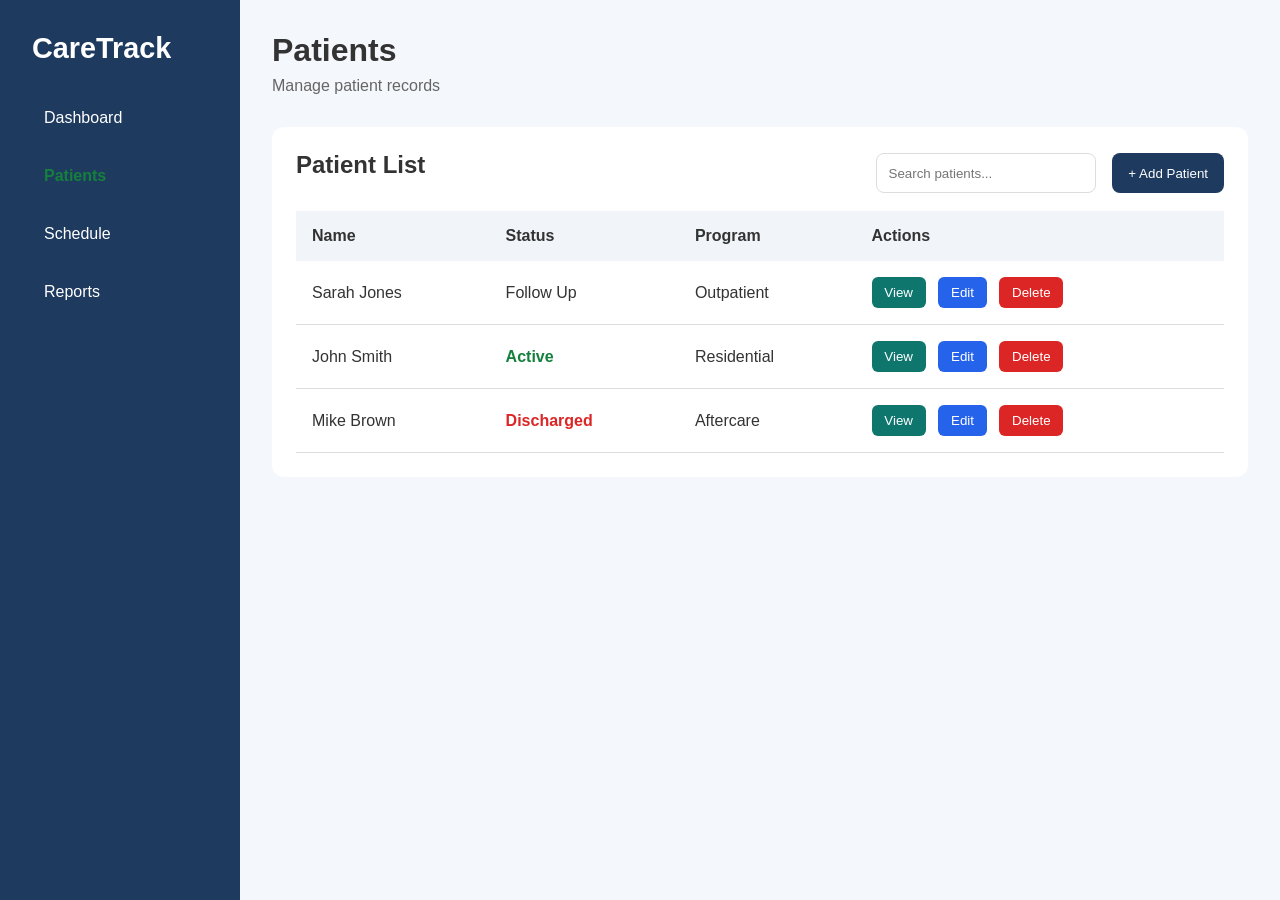
==== patients.html @ 658dcc09 "Built patients page and added patient storage" ====
<!doctype html>
<html lang="en">
  <head>
    <meta charset="UTF-8" />
    <meta name="viewport" content="width=device-width, initial-scale=1.0" />
    <title>CareTrack Patients</title>

    <link rel="stylesheet" href="style.css" />
  </head>

  <body>
    <div class="dashboard">
      <!-- Sidebar -->
      <aside class="sidebar">
        <h2>CareTrack</h2>

        <nav>
          <a href="index.html">Dashboard</a>
          <a href="patients.html" class="active">Patients</a>
          <a href="schedule.html">Schedule</a>
          <a href="reports.html">Reports</a>
        </nav>
      </aside>

      <!-- Main Content -->
      <main class="main">
        <header>
          <h1>Patients</h1>
          <p>Manage patient records</p>
        </header>

        <section class="patients">
          <div class="patient-header">
            <h2>Patient List</h2>

            <div class="patient-controls">
              <input
                type="text"
                id="searchPatient"
                placeholder="Search patients..."
              />

              <button id="addPatientBtn">+ Add Patient</button>
            </div>
          </div>

          <table>
            <thead>
              <tr>
                <th>Name</th>
                <th>Status</th>
                <th>Program</th>
                <th>Actions</th>
              </tr>
            </thead>

            <tbody id="patientTable"></tbody>
          </table>
        </section>
      </main>
    </div>

    <!-- Add Patient Modal -->

    <div class="modal" id="patientModal">
      <div class="modal-content">
        <span class="close" id="closeModal">&times;</span>

        <h2>Add New Patient</h2>

        <form id="patientForm">
          <input
            type="text"
            id="patientName"
            placeholder="Patient Name"
            required
          />

          <select id="patientStatus">
            <option value="Active">Active</option>

            <option value="Follow Up">Follow Up</option>

            <option value="Discharged">Discharged</option>
          </select>

          <input
            type="text"
            id="patientProgram"
            placeholder="Program"
            required
          />

          <button type="submit">Save Patient</button>
        </form>
      </div>
    </div>

    <script src="patient.js"></script>
  </body>
</html>
---- style.css ----
/* Reset */
* {
  margin: 0;
  padding: 0;
  box-sizing: border-box;
}

/* Global */
body {
  font-family: Arial, Helvetica, sans-serif;
  background-color: #f4f7fb;
  color: #333;
}

a {
  text-decoration: none;
  color: inherit;
}

.dashboard {
  display: flex;
  min-height: 100vh;
}

.sidebar {
  width: 240px;
  background-color: #1e3a5f;
  color: white;
  padding: 2rem;
}
.sidebar h2 {
  margin-bottom: 2rem;
  font-size: 1.8rem;
}

.sidebar nav {
  display: flex;
  flex-direction: column;
  gap: 1rem;
}

.sidebar a {
  padding: 0.75rem;
  border-radius: 8px;
  transition: background 0.3s;
}
.sidebar a:hover {
  background-color: #315b8a;
}

.main {
  flex: 1;
  padding: 2rem;
}

header {
  margin-bottom: 2rem;
}

header h1 {
  font-size: 2rem;
  margin-bottom: 0.5rem;
}

header p {
  color: #666;
}

.cards {
  display: grid;
  grid-template-columns: repeat(3, 1fr);
  gap: 1.5rem;
  margin-bottom: 2rem;
}

.card {
  background-color: white;
  padding: 1.5rem;
  border-radius: 12px;
  box-shadow: 0 4px 12px rgba(0, 0, 0, 0.08);
}

.card h3 {
  color: #555;
  font-size: 1rem;
}

.card p {
  font-size: 2rem;
  font-weight: bold;
  color: #1e3a5f;
  margin-top: 0.5rem;
}

.patients {
  background-color: white;
  padding: 1.5rem;
  border-radius: 12px;
  box-shadow: 0 4px 12px rgba(0, 0, 0, 0, 0.8);
}

.patients h2 {
  margin-bottom: 1rem;
}

table {
  width: 100%;
  border-collapse: collapse;
}

th {
  text-align: left;
  background-color: #f1f5f9;
  padding: 1rem;
}

td {
  padding: 1rem;
  border-bottom: 1px solid #ddd;
}

.active {
  color: #15803d;
  font-weight: bold;
}

.discharged {
  color: #dc2626;
  font-weight: bold;
}

@media (max-width: 768px) {
  .dashboard {
    flex-direction: column;
  }
  .sidebar {
    width: 100%;
  }
  .sidebar a.active {
    background-color: #315b8a;
    font-weight: bold;
  }
  .cards {
    grid-template-columns: 1fr;
  }
}
.patient-header {
  display: flex;
  justify-content: space-between;
  align-items: center;
  margin-bottom: 1rem;
}

.patient-controls {
  display: flex;
  gap: 1rem;
}

.patient-controls input {
  padding: 0.7rem;
  border: 1px solid #ddd;
  border-radius: 8px;
  width: 220px;
}

.patient-controls button {
  background-color: #1e3a5f;
  color: white;
  border: none;
  padding: 0.7rem 1rem;
  border-radius: 8px;
  cursor: pointer;
  transition: background 0.3s;
}

.patient-controls button:hover {
  background-color: #315b8a;
}

@media (max-width: 768px) {
  .patient-header {
    flex-direction: column;
    align-items: flex-start;
    gap: 1rem;
  }

  .patient-controls {
    width: 100%;
    flex-direction: column;
  }

  .patient-controls input {
    width: 100%;
  }
}
.modal {
  display: none;
  position: fixed;
  z-index: 10;
  left: 0;
  top: 0;
  width: 100%;
  height: 100%;
  background-color: rgba(0, 0, 0, 0.5);
}

.modal-content {
  background: white;
  width: 400px;
  max-width: 90%;
  margin: 10% auto;
  padding: 2rem;
  border-radius: 12px;
  box-shadow: 0 5px 20px rgba(0, 0, 0, 0.2);
}

.modal-content h2 {
  margin-bottom: 1.5rem;
}

.modal-content input,
.modal-content select,
.modal-content textarea {
  width: 100%;
  padding: 0.8rem;
  margin-bottom: 1rem;
  border: 1px solid #ddd;
  border-radius: 8px;
}
.modal-content textarea {
  resize: vertical;
  font-family: inherit;
}

.modal-content button {
  width: 100%;
  padding: 0.8rem;
  background-color: #1e3a5f;
  color: white;
  border: none;
  border-radius: 8px;
  cursor: pointer;
}

.modal-content button:hover {
  background-color: #315b8a;
}

.close {
  float: right;
  font-size: 1.8rem;
  cursor: pointer;
  color: #666;
}
.actions button {
  border: none;
  padding: 0.5rem 0.8rem;
  border-radius: 6px;
  cursor: pointer;
  color: white;
  margin-right: 0.5rem;
}

.edit-btn {
  background-color: #2563eb;
}

.edit-btn:hover {
  background-color: #1d4ed8;
}

.delete-btn {
  background-color: #dc2626;
}

.delete-btn:hover {
  background-color: #b91c1c;
}
.view-btn {
  background: #0f766e;
}

.view-btn:hover {
  background: #115e59;
}
/* Patient Details Panel */

.details-panel {
  position: fixed;
  top: 0;
  right: -420px;
  width: 400px;
  max-width: 100%;
  height: 100%;
  background: white;
  box-shadow: -5px 0 20px rgba(0, 0, 0, 0.15);
  padding: 2rem;
  transition: right 0.35s ease;
  overflow-y: auto;
  z-index: 100;
}

.details-panel.open {
  right: 0;
}

.details-panel h2 {
  margin-bottom: 1.5rem;
  color: #1e3a5f;
}

.details-panel p {
  margin-bottom: 1rem;
}

.details-panel strong {
  color: #1e3a5f;
}

#detailsNotes {
  margin-top: 0.5rem;
  background: #f8fafc;
  border-radius: 8px;
  padding: 1rem;
  min-height: 120px;
}
.patient-summary {
  display: flex;
  gap: 1.5rem;
  margin-bottom: 2rem;
}

.summary-box {
  background: white;
  padding: 1.2rem;
  border-radius: 12px;
  flex: 1;
  box-shadow: 0 4px 12px rgba(0, 0, 0, 0.08);
}

.summary-box h3 {
  color: #555;
  font-size: 1rem;
}

.summary-box p {
  font-size: 2rem;
  font-weight: bold;
  color: #1e3a5f;
}
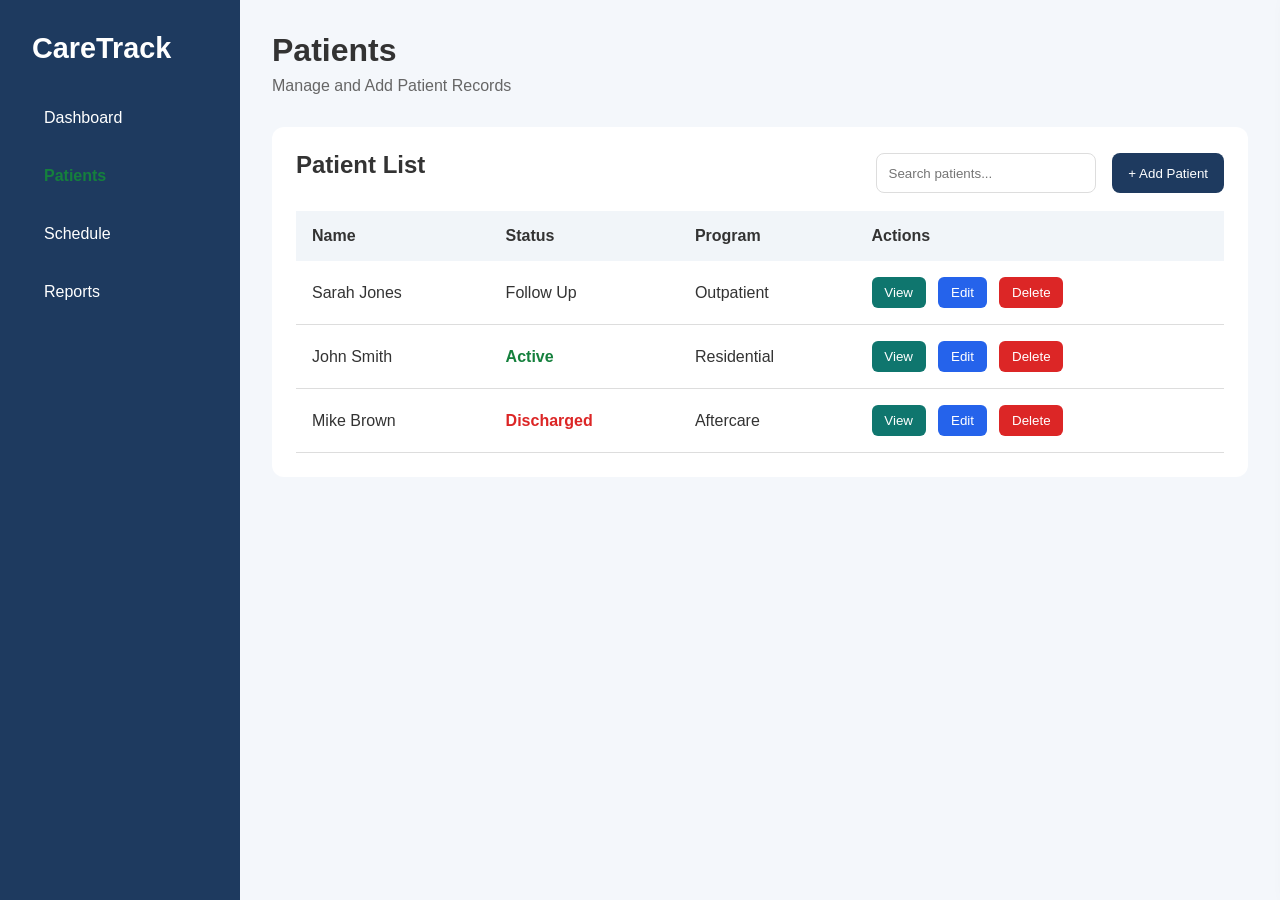
==== commit 008e7063: "Finished last 2 pages and cleaned some code up" ====
--- a/patients.html
+++ b/patients.html
@@ -26,7 +26,7 @@
       <main class="main">
         <header>
           <h1>Patients</h1>
-          <p>Manage patient records</p>
+          <p>Manage and Add Patient Records</p>
         </header>
 
         <section class="patients">
@@ -60,15 +60,17 @@
       </main>
     </div>
 
-    <!-- Add Patient Modal -->
+    <!-- Add/Edit Patient Modal -->
 
     <div class="modal" id="patientModal">
       <div class="modal-content">
         <span class="close" id="closeModal">&times;</span>
 
-        <h2>Add New Patient</h2>
+        <h2 id="modalTitle">Add New Patient</h2>
 
         <form id="patientForm">
+          <input type="hidden" id="editIndex" value="" />
+
           <input
             type="text"
             id="patientName"
@@ -76,11 +78,23 @@
             required
           />
 
+          <input type="date" id="patientDOB" />
+
+          <input type="tel" id="patientPhone" placeholder="Phone Number" />
+
+          <input type="text" id="patientCounselor" placeholder="Counselor" />
+
+          <input type="text" id="patientDiagnosis" placeholder="Diagnosis" />
+
+          <textarea
+            id="patientNotes"
+            placeholder="Patient Notes"
+            rows="4"
+          ></textarea>
+
           <select id="patientStatus">
             <option value="Active">Active</option>
-
             <option value="Follow Up">Follow Up</option>
-
             <option value="Discharged">Discharged</option>
           </select>
 
@@ -91,11 +105,53 @@
             required
           />
 
-          <button type="submit">Save Patient</button>
+          <button type="submit" id="savePatientBtn">Save Patient</button>
         </form>
       </div>
     </div>
+    <!-- Patient Details Panel -->
 
-    <script src="patient.js"></script>
+    <div id="patientDetails" class="details-panel">
+      <span id="closeDetails" class="close">&times;</span>
+
+      <h2 id="detailsName">Patient</h2>
+
+      <p>
+        <strong>Status:</strong>
+        <span id="detailsStatus"></span>
+      </p>
+
+      <p>
+        <strong>Program:</strong>
+        <span id="detailsProgram"></span>
+      </p>
+
+      <p>
+        <strong>Date of Birth:</strong>
+        <span id="detailsDOB">Not entered</span>
+      </p>
+
+      <p>
+        <strong>Phone:</strong>
+        <span id="detailsPhone">Not entered</span>
+      </p>
+
+      <p>
+        <strong>Counselor:</strong>
+        <span id="detailsCounselor">Christopher</span>
+      </p>
+
+      <p>
+        <strong>Diagnosis:</strong>
+        <span id="detailsDiagnosis">Not entered</span>
+      </p>
+
+      <p>
+        <strong>Notes:</strong>
+      </p>
+
+      <div id="detailsNotes">No notes yet.</div>
+    </div>
+    <script src="app.js"></script>
   </body>
 </html>
--- a/style.css
+++ b/style.css
@@ -51,6 +51,7 @@
 .main {
   flex: 1;
   padding: 2rem;
+  overflow-x: auto;
 }
 
 header {
@@ -68,11 +69,10 @@
 
 .cards {
   display: grid;
-  grid-template-columns: repeat(3, 1fr);
+  grid-template-columns: repeat(auto-fit, minmax(180px, 1fr));
   gap: 1.5rem;
   margin-bottom: 2rem;
 }
-
 .card {
   background-color: white;
   padding: 1.5rem;
@@ -280,8 +280,8 @@
   background: #0f766e;
 }
 
-.view-btn:hover {
-  background: #115e59;
+.view-btn {
+  background: #0f766e;
 }
 /* Patient Details Panel */
 
@@ -348,3 +348,14 @@
   font-weight: bold;
   color: #1e3a5f;
 }
+
+.report-table {
+  width: 100%;
+  table-layout: auto;
+}
+
+.report-table th,
+.report-table td {
+  padding: 15px;
+  text-align: left;
+}
